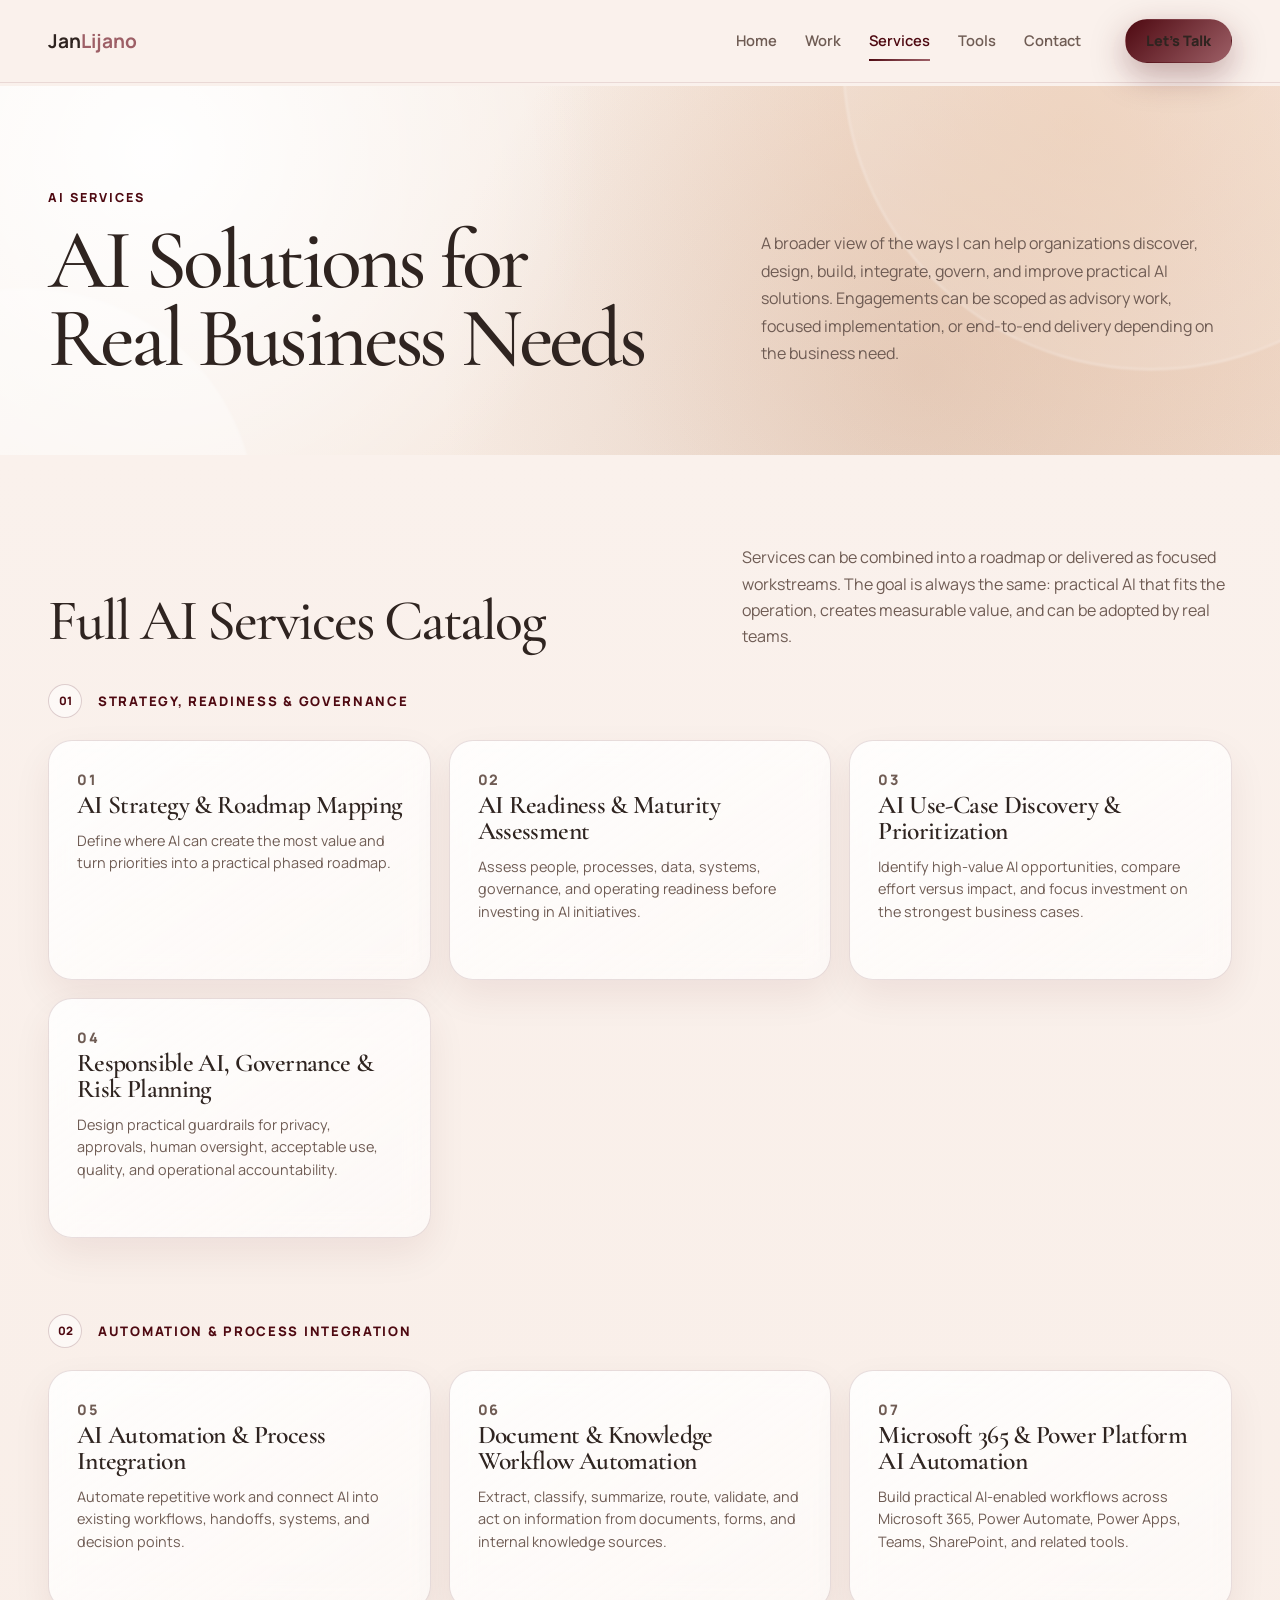
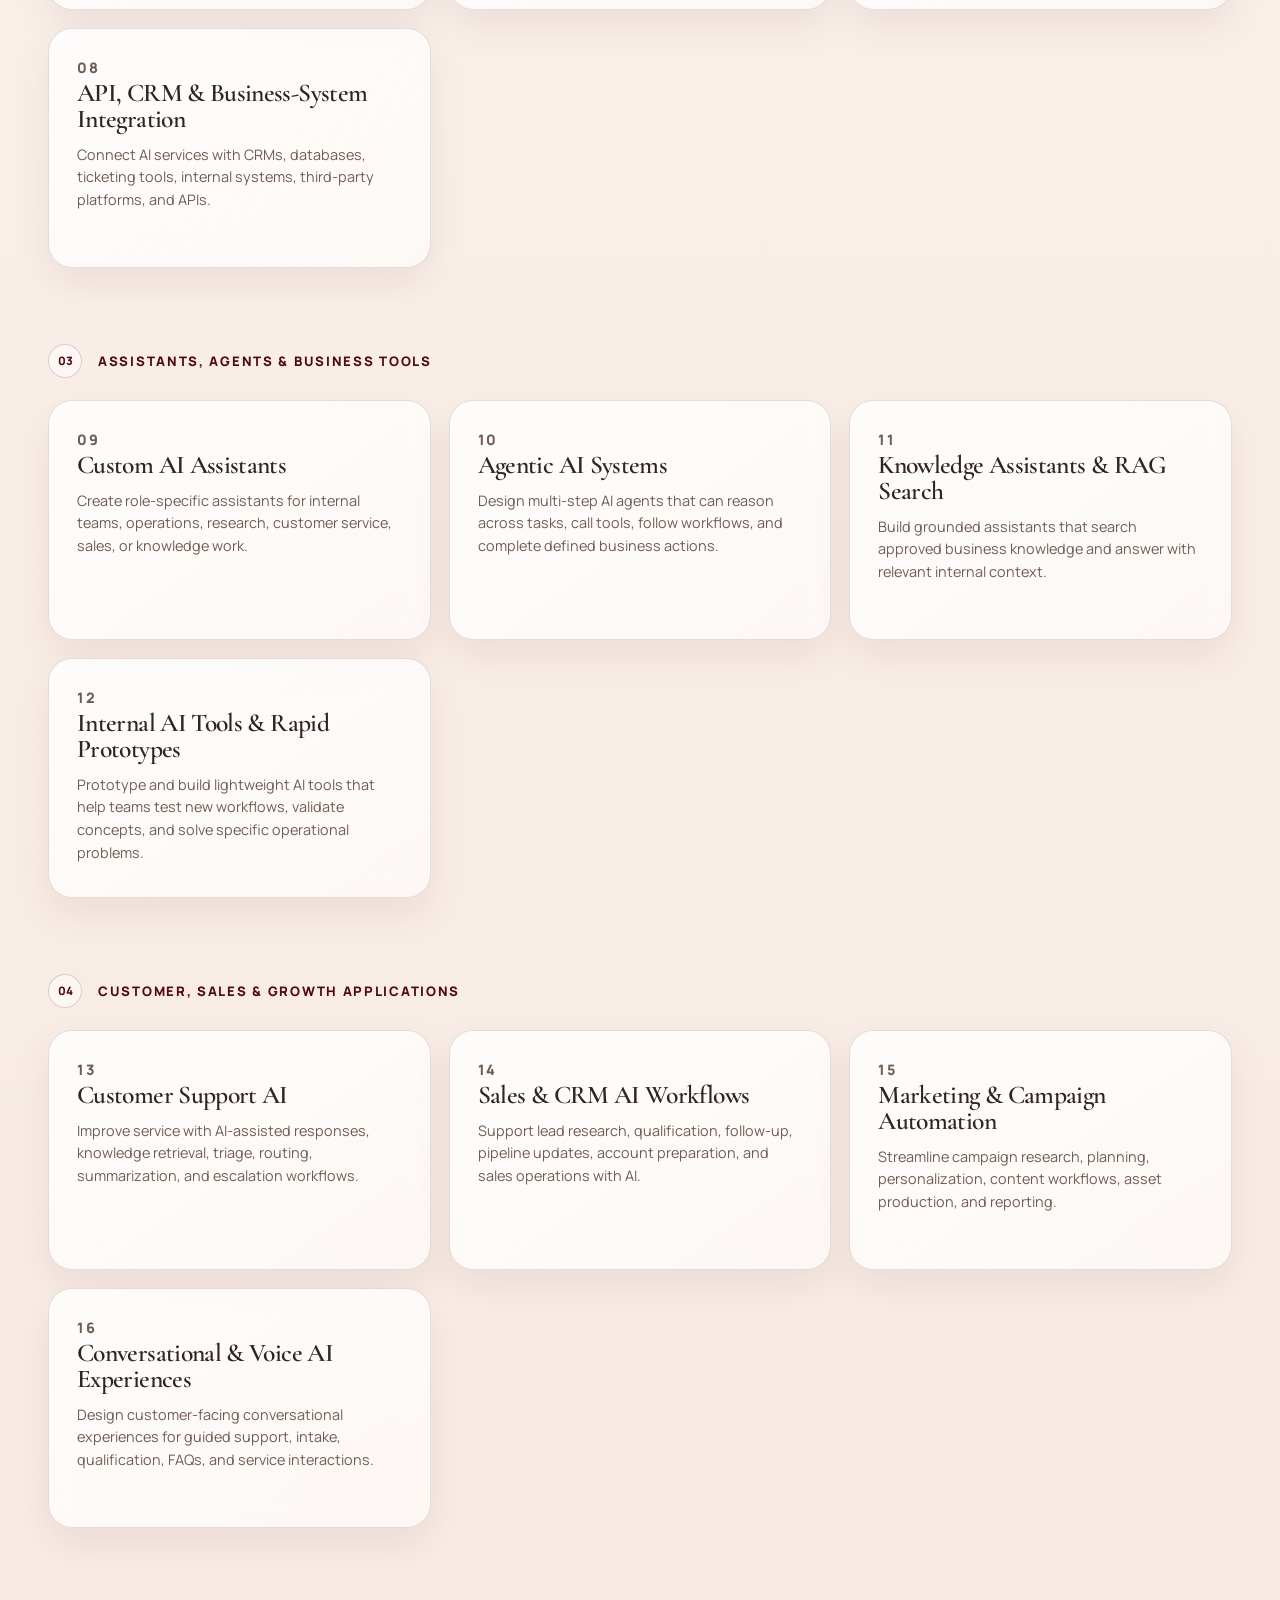
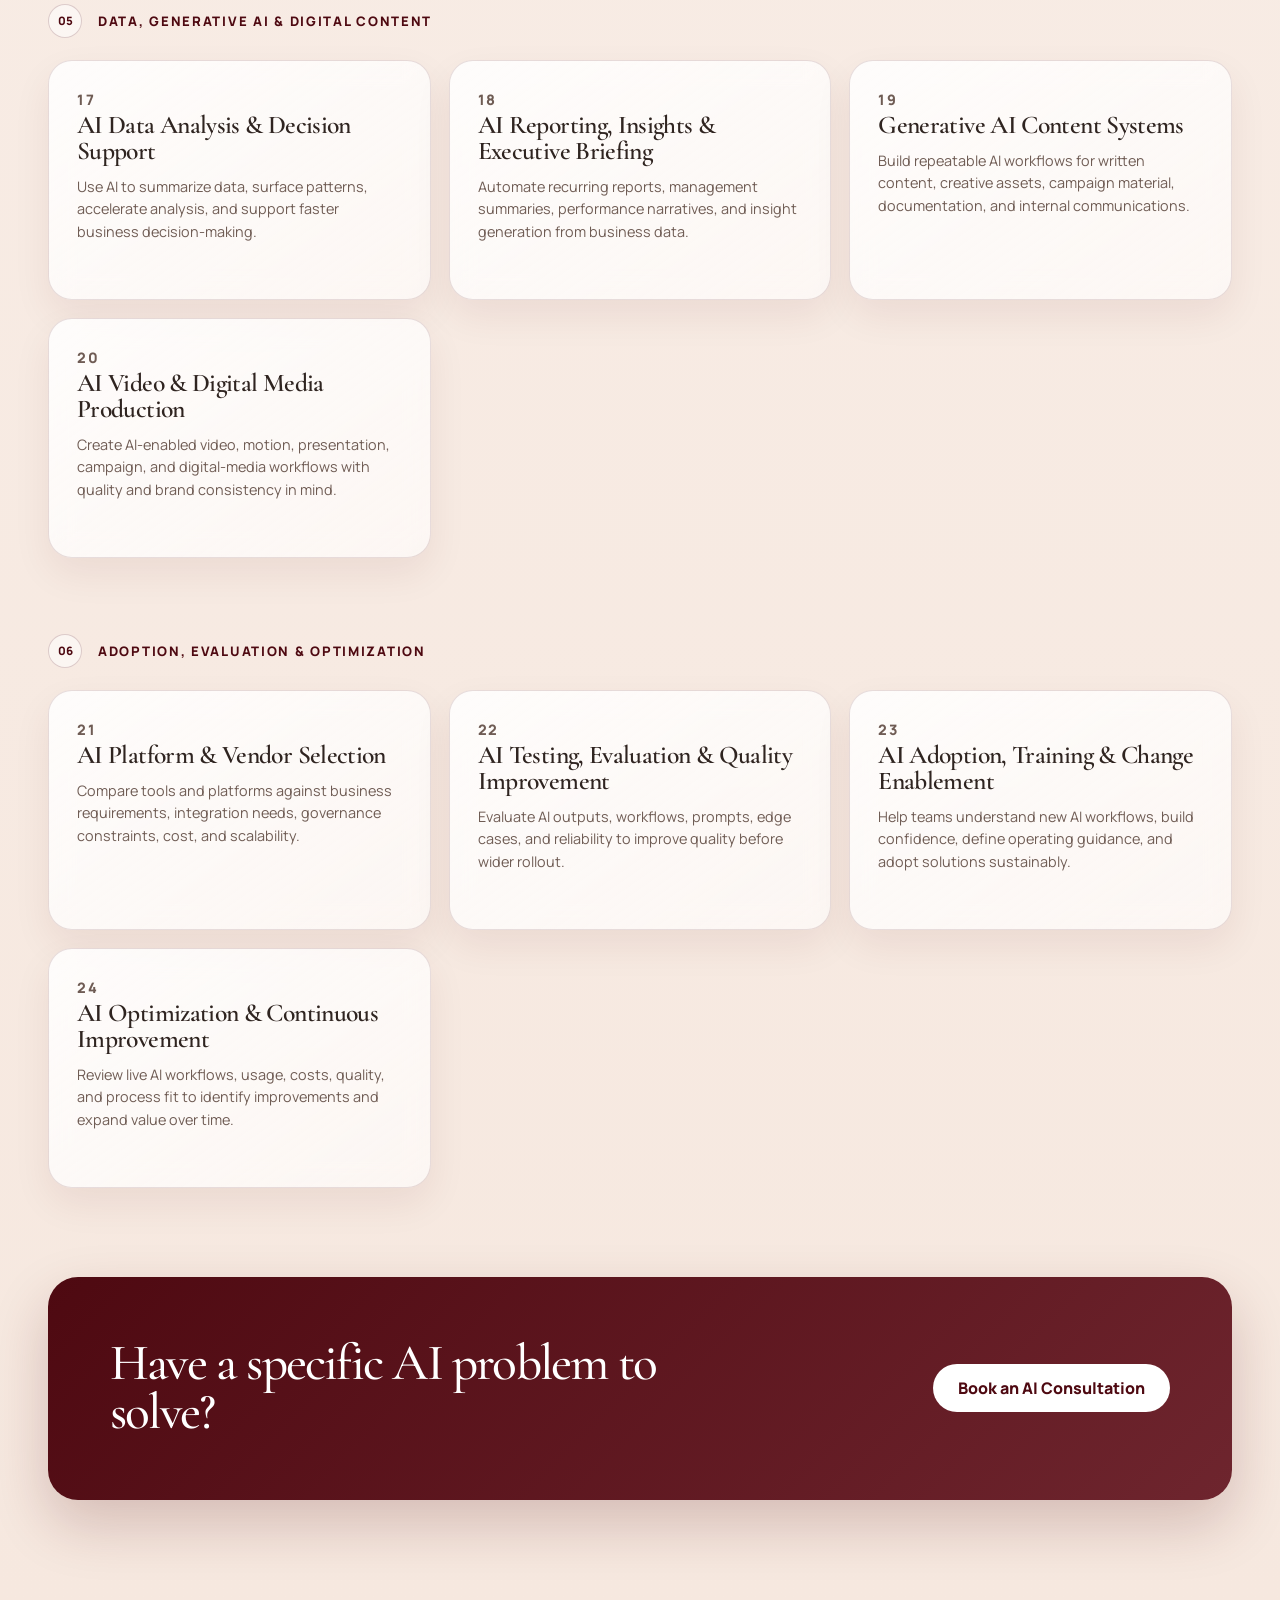
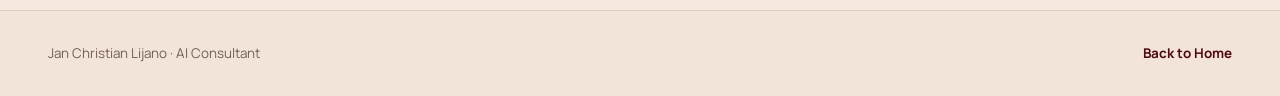
==== services.html @ b789ae69 "Add full AI services catalog page" ====
<!DOCTYPE html>
<html lang="en">
<head>
  <meta charset="UTF-8">
  <meta name="viewport" content="width=device-width, initial-scale=1.0">
  <meta name="description" content="Explore AI consulting services from Jan Christian Lijano, including strategy, automation, AI assistants, agentic systems, data and decision support, generative AI, governance, enablement, and optimization.">
  <meta name="theme-color" content="#4E0911">
  <link rel="canonical" href="https://jansaturday-1.onrender.com/services.html">
  <meta property="og:type" content="website">
  <meta property="og:title" content="AI Services | Jan Christian Lijano">
  <meta property="og:description" content="A practical catalog of AI services designed around real business needs, from strategy and automation to assistants, agents, governance, and adoption.">
  <title>AI Services | Jan Christian Lijano</title>
  <link rel="preconnect" href="https://fonts.googleapis.com">
  <link rel="preconnect" href="https://fonts.gstatic.com" crossorigin>
  <link href="https://fonts.googleapis.com/css2?family=Cormorant+Garamond:wght@500;600&family=Manrope:wght@400;500;600;700;800&display=swap" rel="stylesheet">
  <link rel="stylesheet" href="style.css">
  <link rel="stylesheet" href="services-page.css">
</head>
<body class="services-page">
  <a class="skip-link" href="#main-content">Skip to main content</a>
  <header class="site-header" data-header>
    <div class="container header-inner">
      <a class="brand" href="index.html#home" aria-label="Jan Lijano home"><span>Jan</span><strong>Lijano</strong></a>
      <nav class="desktop-nav" aria-label="Primary navigation">
        <a href="index.html#home">Home</a>
        <a href="index.html#projects">Work</a>
        <a href="services.html" class="active" aria-current="page">Services</a>
        <a href="index.html#tools">Tools</a>
        <a href="index.html#contact">Contact</a>
      </nav>
      <a class="button button-small header-cta" href="index.html#contact">Let’s Talk</a>
    </div>
  </header>

  <main id="main-content" class="services-page-main">
    <section class="services-page-hero" aria-labelledby="services-page-title">
      <div class="container">
        <div>
          <p class="services-page-kicker">AI Services</p>
          <h1 class="services-page-title" id="services-page-title">AI Solutions for Real Business Needs</h1>
        </div>
        <p class="services-page-intro">A broader view of the ways I can help organizations discover, design, build, integrate, govern, and improve practical AI solutions. Engagements can be scoped as advisory work, focused implementation, or end-to-end delivery depending on the business need.</p>
      </div>
    </section>

    <section class="services-catalog" aria-labelledby="services-catalog-title">
      <div class="container">
        <div class="services-catalog-head">
          <h2 id="services-catalog-title">Full AI Services Catalog</h2>
          <p>Services can be combined into a roadmap or delivered as focused workstreams. The goal is always the same: practical AI that fits the operation, creates measurable value, and can be adopted by real teams.</p>
        </div>

        <section class="services-category" aria-labelledby="category-strategy">
          <div class="services-category__head"><span>01</span><h3 id="category-strategy">Strategy, Readiness &amp; Governance</h3></div>
          <div class="services-catalog-grid">
            <article class="services-catalog-card"><p class="services-catalog-card__number">01</p><h4>AI Strategy &amp; Roadmap Mapping</h4><p>Define where AI can create the most value and turn priorities into a practical phased roadmap.</p></article>
            <article class="services-catalog-card"><p class="services-catalog-card__number">02</p><h4>AI Readiness &amp; Maturity Assessment</h4><p>Assess people, processes, data, systems, governance, and operating readiness before investing in AI initiatives.</p></article>
            <article class="services-catalog-card"><p class="services-catalog-card__number">03</p><h4>AI Use-Case Discovery &amp; Prioritization</h4><p>Identify high-value AI opportunities, compare effort versus impact, and focus investment on the strongest business cases.</p></article>
            <article class="services-catalog-card"><p class="services-catalog-card__number">04</p><h4>Responsible AI, Governance &amp; Risk Planning</h4><p>Design practical guardrails for privacy, approvals, human oversight, acceptable use, quality, and operational accountability.</p></article>
          </div>
        </section>

        <section class="services-category" aria-labelledby="category-automation">
          <div class="services-category__head"><span>02</span><h3 id="category-automation">Automation &amp; Process Integration</h3></div>
          <div class="services-catalog-grid">
            <article class="services-catalog-card"><p class="services-catalog-card__number">05</p><h4>AI Automation &amp; Process Integration</h4><p>Automate repetitive work and connect AI into existing workflows, handoffs, systems, and decision points.</p></article>
            <article class="services-catalog-card"><p class="services-catalog-card__number">06</p><h4>Document &amp; Knowledge Workflow Automation</h4><p>Extract, classify, summarize, route, validate, and act on information from documents, forms, and internal knowledge sources.</p></article>
            <article class="services-catalog-card"><p class="services-catalog-card__number">07</p><h4>Microsoft 365 &amp; Power Platform AI Automation</h4><p>Build practical AI-enabled workflows across Microsoft 365, Power Automate, Power Apps, Teams, SharePoint, and related tools.</p></article>
            <article class="services-catalog-card"><p class="services-catalog-card__number">08</p><h4>API, CRM &amp; Business-System Integration</h4><p>Connect AI services with CRMs, databases, ticketing tools, internal systems, third-party platforms, and APIs.</p></article>
          </div>
        </section>

        <section class="services-category" aria-labelledby="category-agents">
          <div class="services-category__head"><span>03</span><h3 id="category-agents">Assistants, Agents &amp; Business Tools</h3></div>
          <div class="services-catalog-grid">
            <article class="services-catalog-card"><p class="services-catalog-card__number">09</p><h4>Custom AI Assistants</h4><p>Create role-specific assistants for internal teams, operations, research, customer service, sales, or knowledge work.</p></article>
            <article class="services-catalog-card"><p class="services-catalog-card__number">10</p><h4>Agentic AI Systems</h4><p>Design multi-step AI agents that can reason across tasks, call tools, follow workflows, and complete defined business actions.</p></article>
            <article class="services-catalog-card"><p class="services-catalog-card__number">11</p><h4>Knowledge Assistants &amp; RAG Search</h4><p>Build grounded assistants that search approved business knowledge and answer with relevant internal context.</p></article>
            <article class="services-catalog-card"><p class="services-catalog-card__number">12</p><h4>Internal AI Tools &amp; Rapid Prototypes</h4><p>Prototype and build lightweight AI tools that help teams test new workflows, validate concepts, and solve specific operational problems.</p></article>
          </div>
        </section>

        <section class="services-category" aria-labelledby="category-growth">
          <div class="services-category__head"><span>04</span><h3 id="category-growth">Customer, Sales &amp; Growth Applications</h3></div>
          <div class="services-catalog-grid">
            <article class="services-catalog-card"><p class="services-catalog-card__number">13</p><h4>Customer Support AI</h4><p>Improve service with AI-assisted responses, knowledge retrieval, triage, routing, summarization, and escalation workflows.</p></article>
            <article class="services-catalog-card"><p class="services-catalog-card__number">14</p><h4>Sales &amp; CRM AI Workflows</h4><p>Support lead research, qualification, follow-up, pipeline updates, account preparation, and sales operations with AI.</p></article>
            <article class="services-catalog-card"><p class="services-catalog-card__number">15</p><h4>Marketing &amp; Campaign Automation</h4><p>Streamline campaign research, planning, personalization, content workflows, asset production, and reporting.</p></article>
            <article class="services-catalog-card"><p class="services-catalog-card__number">16</p><h4>Conversational &amp; Voice AI Experiences</h4><p>Design customer-facing conversational experiences for guided support, intake, qualification, FAQs, and service interactions.</p></article>
          </div>
        </section>

        <section class="services-category" aria-labelledby="category-data-media">
          <div class="services-category__head"><span>05</span><h3 id="category-data-media">Data, Generative AI &amp; Digital Content</h3></div>
          <div class="services-catalog-grid">
            <article class="services-catalog-card"><p class="services-catalog-card__number">17</p><h4>AI Data Analysis &amp; Decision Support</h4><p>Use AI to summarize data, surface patterns, accelerate analysis, and support faster business decision-making.</p></article>
            <article class="services-catalog-card"><p class="services-catalog-card__number">18</p><h4>AI Reporting, Insights &amp; Executive Briefing</h4><p>Automate recurring reports, management summaries, performance narratives, and insight generation from business data.</p></article>
            <article class="services-catalog-card"><p class="services-catalog-card__number">19</p><h4>Generative AI Content Systems</h4><p>Build repeatable AI workflows for written content, creative assets, campaign material, documentation, and internal communications.</p></article>
            <article class="services-catalog-card"><p class="services-catalog-card__number">20</p><h4>AI Video &amp; Digital Media Production</h4><p>Create AI-enabled video, motion, presentation, campaign, and digital-media workflows with quality and brand consistency in mind.</p></article>
          </div>
        </section>

        <section class="services-category" aria-labelledby="category-enablement">
          <div class="services-category__head"><span>06</span><h3 id="category-enablement">Adoption, Evaluation &amp; Optimization</h3></div>
          <div class="services-catalog-grid">
            <article class="services-catalog-card"><p class="services-catalog-card__number">21</p><h4>AI Platform &amp; Vendor Selection</h4><p>Compare tools and platforms against business requirements, integration needs, governance constraints, cost, and scalability.</p></article>
            <article class="services-catalog-card"><p class="services-catalog-card__number">22</p><h4>AI Testing, Evaluation &amp; Quality Improvement</h4><p>Evaluate AI outputs, workflows, prompts, edge cases, and reliability to improve quality before wider rollout.</p></article>
            <article class="services-catalog-card"><p class="services-catalog-card__number">23</p><h4>AI Adoption, Training &amp; Change Enablement</h4><p>Help teams understand new AI workflows, build confidence, define operating guidance, and adopt solutions sustainably.</p></article>
            <article class="services-catalog-card"><p class="services-catalog-card__number">24</p><h4>AI Optimization &amp; Continuous Improvement</h4><p>Review live AI workflows, usage, costs, quality, and process fit to identify improvements and expand value over time.</p></article>
          </div>
        </section>

        <div class="services-page-cta">
          <h2>Have a specific AI problem to solve?</h2>
          <a class="button" href="index.html#contact">Book an AI Consultation</a>
        </div>
      </div>
    </section>
  </main>

  <footer class="services-page-footer">
    <div class="container"><span>Jan Christian Lijano · AI Consultant</span><a href="index.html">Back to Home</a></div>
  </footer>
</body>
</html>
---- style.css ----
:root {
  --bg-primary: #260707;
  --bg-secondary: #32090D;
  --section-bg: #3B0A10;
  --card-bg: #4E0911;
  --card-elevated: #5C1D25;
  --text-primary: #FAF1EC;
  --text-secondary: #E4CEC2;
  --text-muted: #9D5F66;
  --accent-purple: #4E0911;
  --accent-violet: #7A3941;
  --accent-blue: #9D5F66;
  --accent-cyan: #E4CEC2;
  --border-soft: rgba(255,255,255,.08);
  --border-hover: rgba(124,82,255,.5);
  --gradient: linear-gradient(135deg,#4E0911 0%,#7A3941 48%,#9D5F66 100%);
  --radius-sm: 12px;
  --radius-md: 18px;
  --radius-lg: 28px;
  --shadow-card: 0 20px 50px rgba(0,0,0,.25);
  --max-width: 1440px;
}

*{box-sizing:border-box}
html{scroll-behavior:smooth;scroll-padding-top:88px}
body{margin:0;font-family:"Manrope",system-ui,-apple-system,BlinkMacSystemFont,"Segoe UI",sans-serif;color:var(--text-primary);background:var(--bg-primary);line-height:1.6;overflow-x:hidden}
body.menu-open{overflow:hidden}
a{color:inherit;text-decoration:none}
img{display:block;max-width:100%}
button,input,textarea{font:inherit}
button{color:inherit}
:focus-visible{outline:3px solid var(--accent-cyan);outline-offset:4px}
.container{width:min(var(--max-width),calc(100% - 96px));margin-inline:auto}
.section{padding:108px 0;position:relative}
h1,h2,h3,p{margin-top:0}
h1,h2,h3{line-height:1.08;letter-spacing:-.035em}
h2{font-size:clamp(2rem,4vw,3.35rem);margin-bottom:20px}
.skip-link{position:fixed;left:16px;top:-80px;z-index:1000;background:#fff;color:#260707;padding:12px 18px;border-radius:10px;font-weight:800}.skip-link:focus{top:16px}

.site-header{position:fixed;inset:0 0 auto;z-index:100;transition:background .25s ease,border-color .25s ease,box-shadow .25s ease;border-bottom:1px solid transparent}.site-header.scrolled{background:rgba(6,16,36,.82);border-color:var(--border-soft);backdrop-filter:blur(18px);box-shadow:0 10px 40px rgba(0,0,0,.2)}
.header-inner{height:82px;display:flex;align-items:center;gap:34px}.brand{font-size:1.2rem;font-weight:700;white-space:nowrap}.brand strong{color:#9D5F66}.desktop-nav{display:flex;align-items:center;gap:28px;margin-left:auto}.desktop-nav a{position:relative;color:var(--text-secondary);font-size:.92rem;font-weight:600;padding:12px 0}.desktop-nav a::after{content:"";position:absolute;left:0;right:100%;bottom:4px;height:2px;background:var(--gradient);transition:right .2s ease}.desktop-nav a:hover,.desktop-nav a.active{color:#fff}.desktop-nav a:hover::after,.desktop-nav a.active::after{right:0}.header-cta{margin-left:10px}.menu-toggle{display:none;width:46px;height:46px;border:1px solid var(--border-soft);background:rgba(255,255,255,.04);border-radius:12px;padding:11px}.menu-toggle span{display:block;height:2px;background:#fff;margin:5px 0;transition:transform .2s ease,opacity .2s ease}.mobile-menu{position:fixed;inset:82px 18px auto;padding:24px;border:1px solid var(--border-soft);border-radius:20px;background:rgba(8,21,45,.98);box-shadow:var(--shadow-card)}.mobile-menu a{display:block;padding:13px 8px;color:var(--text-secondary)}.mobile-menu .button{margin-top:12px;color:#fff;text-align:center}

.button,.outline-button{display:inline-flex;align-items:center;justify-content:center;min-height:48px;padding:0 24px;border-radius:999px;font-weight:800;border:1px solid transparent;transition:transform .2s ease,box-shadow .2s ease,border-color .2s ease}.button{background:var(--gradient);box-shadow:0 12px 34px rgba(91,76,255,.28)}.button:hover{transform:translateY(-2px);box-shadow:0 16px 38px rgba(91,76,255,.38)}.button-small{min-height:44px;padding-inline:20px;font-size:.9rem}.outline-button{border-color:var(--border-soft);color:var(--text-secondary)}.outline-button:hover{transform:translateY(-2px);border-color:var(--border-hover);color:#fff}.text-link{font-weight:700;color:var(--text-secondary);padding:12px 4px}.text-link:hover{color:#fff}

.hero{min-height:100svh;padding:132px 0 70px;display:grid;align-items:center;position:relative;background:radial-gradient(circle at 80% 20%,rgba(104,73,255,.16),transparent 28rem),radial-gradient(circle at 10% 50%,rgba(41,125,255,.08),transparent 24rem)}.hero-grid{display:grid;grid-template-columns:minmax(0,1fr) minmax(420px,.9fr);align-items:center;gap:40px}.eyebrow{color:#E4CEC2;font-size:.92rem;font-weight:800;letter-spacing:.08em;text-transform:uppercase;margin-bottom:14px}.hero h1{font-size:clamp(3.8rem,7vw,6.6rem);margin-bottom:4px}.hero-role{font-size:clamp(2.6rem,5vw,4.7rem);font-weight:800;line-height:1.05;letter-spacing:-.045em;margin-bottom:28px}.hero-role span{background:var(--gradient);background-clip:text;-webkit-background-clip:text;color:transparent}.hero-description{max-width:620px;color:var(--text-secondary);font-size:clamp(1rem,1.5vw,1.18rem)}.hero-actions{display:flex;align-items:center;gap:24px;margin-top:34px}.social-links{display:flex;gap:12px;margin-top:38px}.social-links a{display:grid;place-items:center;width:42px;height:42px;border:1px solid var(--border-soft);border-radius:50%;color:var(--text-secondary);font-size:.78rem;font-weight:800;transition:transform .2s ease,border-color .2s ease,color .2s ease}.social-links a:hover{transform:translateY(-3px);border-color:var(--border-hover);color:#fff}.hero-visual{position:relative;min-height:650px;display:grid;place-items:end center}.portrait-orbit{position:absolute;width:min(34vw,520px);aspect-ratio:1;border-radius:50%;background:var(--gradient);filter:drop-shadow(0 0 42px rgba(112,73,255,.35));top:70px}.portrait-orbit::after{content:"";position:absolute;inset:18px;border:1px solid rgba(255,255,255,.18);border-radius:50%}.portrait-wrap{position:relative;z-index:2;width:min(38vw,570px);height:620px;overflow:hidden;display:flex;align-items:flex-end;justify-content:center}.portrait-wrap img{width:100%;height:100%;object-fit:contain;object-position:center bottom;filter:drop-shadow(0 28px 28px rgba(0,0,0,.32))}.experience-card{position:absolute;z-index:4;left:4%;bottom:14%;display:flex;align-items:center;gap:14px;padding:18px 22px;background:rgba(16,28,55,.88);border:1px solid var(--border-soft);border-radius:18px;backdrop-filter:blur(14px);box-shadow:var(--shadow-card)}.experience-card strong{font-size:2.1rem;color:#E4CEC2}.experience-card span{font-size:.85rem;color:var(--text-secondary);line-height:1.3}.shape{position:absolute;z-index:3;animation:float 5s ease-in-out infinite}.cube-one,.cube-two{width:48px;height:48px;border:1px solid rgba(255,255,255,.22);background:linear-gradient(135deg,rgba(147,70,255,.9),rgba(41,125,255,.35));transform:rotate(28deg);border-radius:10px}.cube-one{right:5%;top:22%}.cube-two{left:6%;top:18%;animation-delay:-2s}.sphere-one{right:12%;bottom:19%;width:28px;height:28px;border-radius:50%;background:var(--gradient);box-shadow:0 0 22px rgba(147,70,255,.65)}

.section-label{display:flex;align-items:center;gap:14px;color:#E4CEC2;font-size:.82rem;font-weight:800;text-transform:uppercase;letter-spacing:.12em;margin-bottom:20px}.section-label i{display:block;width:48px;height:2px;background:var(--gradient)}.about-grid{display:grid;grid-template-columns:minmax(0,.9fr) minmax(540px,1.1fr);gap:70px;align-items:center}.about-copy p{color:var(--text-secondary);max-width:640px}.signature{font-size:1.5rem;font-style:italic;color:#E4CEC2}.stats-grid{display:grid;grid-template-columns:repeat(3,1fr);gap:18px}.stat-card,.service-card,.project-card{background:linear-gradient(160deg,rgba(20,34,65,.95),rgba(11,25,52,.95));border:1px solid var(--border-soft);border-radius:var(--radius-md);box-shadow:0 16px 38px rgba(0,0,0,.12);transition:transform .25s ease,border-color .25s ease,box-shadow .25s ease}.stat-card{min-height:190px;padding:26px;display:flex;flex-direction:column;justify-content:center}.stat-card:hover,.service-card:hover,.project-card:hover{transform:translateY(-7px);border-color:var(--border-hover);box-shadow:0 24px 50px rgba(25,14,70,.35)}.stat-card .icon{color:#9D5F66;font-size:1.6rem}.stat-card strong{font-size:2.2rem;margin-top:16px}.stat-card p{color:var(--text-secondary);margin:4px 0 0;font-size:.9rem}

.projects-section{background:var(--bg-secondary)}.section-head{display:flex;align-items:flex-end;justify-content:space-between;gap:32px;margin-bottom:36px}.section-head>p{max-width:470px;color:var(--text-secondary)}.projects-grid{display:grid;grid-template-columns:repeat(3,1fr);gap:24px}.project-card{overflow:hidden}.project-link{display:block;height:100%}.project-image{aspect-ratio:4/3;overflow:hidden;background:#5C1D25;position:relative}.project-image img{width:100%;height:100%;object-fit:cover;transition:transform .45s ease}.project-card:hover .project-image img{transform:scale(1.06)}.project-image::after{content:"";position:absolute;inset:45% 0 0;background:linear-gradient(transparent,rgba(4,9,22,.75))}.project-body{padding:22px 24px 25px;display:flex;align-items:center;justify-content:space-between;gap:20px}.project-body h3{font-size:1.25rem;margin-bottom:5px}.project-body p{color:var(--text-secondary);font-size:.88rem;margin:0}.project-arrow{display:grid;place-items:center;width:42px;height:42px;border-radius:50%;background:rgba(147,70,255,.15);color:#E4CEC2;flex:0 0 auto}

.services-grid{display:grid;grid-template-columns:repeat(4,1fr);gap:20px}.service-card{padding:30px;min-height:260px}.service-icon{display:grid;place-items:center;width:54px;height:54px;border:1px solid rgba(147,70,255,.45);border-radius:16px;color:#E4CEC2;font-size:1.35rem;margin-bottom:48px}.service-card h3{font-size:1.22rem;margin-bottom:12px}.service-card p{color:var(--text-secondary);font-size:.94rem}.blog-section{padding-top:30px}.blog-card,.cta-card{border:1px solid var(--border-soft);border-radius:var(--radius-lg);padding:56px;background:linear-gradient(135deg,rgba(20,34,65,.86),rgba(10,23,49,.96));display:flex;align-items:center;justify-content:space-between;gap:40px}.blog-card>div{max-width:760px}.blog-card p,.cta-card p{color:var(--text-secondary)}.mini-label{color:#E4CEC2;font-size:.78rem;text-transform:uppercase;font-weight:800;letter-spacing:.12em}.cta-card{position:relative;overflow:hidden;background:linear-gradient(135deg,#4E0911 0%,#5C1D25 55%,#260707 100%)}.cta-card>div:first-child{position:relative;z-index:2;max-width:620px}.plane-art{width:320px;height:180px;position:relative}.flight-path{position:absolute;inset:10px;border:2px dashed rgba(255,255,255,.28);border-radius:50%}.plane{position:absolute;right:16px;top:42px;font-size:3rem;color:#E4CEC2;transform:rotate(-25deg);animation:plane 4s ease-in-out infinite}

.contact-grid{display:grid;grid-template-columns:.75fr 1.25fr;gap:80px}.contact-copy p{color:var(--text-secondary)}.contact-copy>a{color:#E4CEC2;font-weight:700}.contact-form{display:grid;grid-template-columns:repeat(2,1fr);gap:18px;padding:34px;background:var(--card-bg);border:1px solid var(--border-soft);border-radius:var(--radius-lg)}.field{display:flex;flex-direction:column;gap:8px}.field-full{grid-column:1/-1}.field label{font-size:.85rem;font-weight:700;color:var(--text-secondary)}.field input,.field textarea{width:100%;border:1px solid var(--border-soft);border-radius:12px;background:#3B0A10;color:#fff;padding:14px 16px}.field textarea{resize:vertical}.field input[aria-invalid="true"],.field textarea[aria-invalid="true"]{border-color:#ff7c9d}.error{min-height:18px;color:#ff9ab2;font-size:.75rem}.form-footer{display:flex;align-items:center;gap:20px}.form-status{margin:0;color:#7ee5bb}.site-footer{border-top:1px solid var(--border-soft);padding:32px 0}.footer-inner{display:flex;align-items:center;justify-content:space-between;gap:24px;color:var(--text-muted);font-size:.84rem}.footer-inner p{margin:0}.footer-inner>div{display:flex;gap:18px}

.reveal{opacity:0;transform:translateY(22px);transition:opacity .65s ease,transform .65s ease}.reveal.is-visible{opacity:1;transform:none}
@keyframes float{50%{transform:translateY(-15px) rotate(35deg)}}
@keyframes plane{50%{transform:translate(-16px,10px) rotate(-18deg)}}

@media (max-width:1200px){.container{width:min(var(--max-width),calc(100% - 64px))}.hero-grid{grid-template-columns:1fr .85fr}.hero-visual{min-height:570px}.portrait-wrap{height:550px}.about-grid{grid-template-columns:1fr;gap:42px}}
@media (max-width:1024px){.desktop-nav,.header-cta{display:none}.menu-toggle{display:block;margin-left:auto}.hero{padding-top:120px}.hero-grid{grid-template-columns:1fr 1fr}.hero h1{font-size:clamp(3.2rem,7vw,5rem)}.hero-role{font-size:clamp(2.2rem,5vw,3.6rem)}.projects-grid{grid-template-columns:repeat(2,1fr)}.projects-grid .project-card:last-child{grid-column:1/-1;max-width:calc(50% - 12px)}.services-grid{grid-template-columns:repeat(2,1fr)}.contact-grid{grid-template-columns:1fr;gap:42px}}
@media (max-width:768px){.container{width:min(100% - 40px,var(--max-width))}.section{padding:76px 0}.header-inner{height:72px}.mobile-menu{inset:72px 18px auto}.hero{padding:112px 0 40px;min-height:auto}.hero-grid{grid-template-columns:1fr}.hero-copy{text-align:center}.hero-description{margin-inline:auto}.hero-actions,.social-links{justify-content:center}.hero-visual{min-height:490px;margin-top:18px}.portrait-orbit{width:390px;max-width:92vw;top:30px}.portrait-wrap{width:430px;max-width:100%;height:480px}.experience-card{left:6%;bottom:7%}.stats-grid{grid-template-columns:repeat(3,1fr)}.stat-card{padding:18px;min-height:155px}.stat-card strong{font-size:1.7rem}.section-head{align-items:flex-start;flex-direction:column}.projects-grid{grid-template-columns:1fr}.projects-grid .project-card:last-child{grid-column:auto;max-width:none}.blog-card,.cta-card{padding:36px;align-items:flex-start;flex-direction:column}.plane-art{display:none}.footer-inner{flex-direction:column;text-align:center}}
@media (max-width:480px){.container{width:calc(100% - 36px)}.hero h1{font-size:clamp(2.9rem,14vw,4.1rem)}.hero-role{font-size:clamp(2rem,10vw,2.9rem)}.hero-description{font-size:.95rem}.hero-actions{flex-direction:column;gap:8px}.hero-actions .button{width:100%}.hero-visual{min-height:410px}.portrait-wrap{height:405px}.portrait-orbit{width:320px}.experience-card{padding:13px 16px;bottom:4%;left:0}.experience-card strong{font-size:1.65rem}.cube-one{right:2%}.cube-two{left:2%}.stats-grid{grid-template-columns:repeat(3,1fr);gap:8px}.stat-card{padding:12px 8px;min-height:125px;text-align:center}.stat-card .icon{font-size:1.15rem}.stat-card strong{font-size:1.25rem;margin-top:8px}.stat-card p{font-size:.68rem}.services-grid{gap:10px}.service-card{padding:20px 16px;min-height:220px}.service-icon{margin-bottom:30px}.contact-form{grid-template-columns:1fr;padding:22px}.field{grid-column:1/-1}.form-footer{align-items:stretch;flex-direction:column}.button{width:100%}.blog-card,.cta-card{padding:28px}.social-links a{width:40px;height:40px}}
@media (max-width:360px){.container{width:calc(100% - 28px)}.services-grid{grid-template-columns:1fr}.stat-card strong{font-size:1.1rem}.stat-card p{font-size:.62rem}}
@media (prefers-reduced-motion:reduce){*,*::before,*::after{animation-duration:.01ms!important;animation-iteration-count:1!important;scroll-behavior:auto!important;transition-duration:.01ms!important}.reveal{opacity:1;transform:none}}


/* MAROON PALETTE OVERRIDES */
:root{
  --bg-primary:#260707;
  --bg-secondary:#32090D;
  --section-bg:#3B0A10;
  --card-bg:#4E0911;
  --card-elevated:#5C1D25;
  --text-primary:#FAF1EC;
  --text-secondary:#E4CEC2;
  --text-muted:#9D5F66;
  --accent-purple:#4E0911;
  --accent-violet:#7A3941;
  --accent-blue:#9D5F66;
  --accent-cyan:#E4CEC2;
  --border-soft:rgba(228,206,194,.18);
  --border-hover:rgba(157,95,102,.7);
  --gradient:linear-gradient(135deg,#4E0911 0%,#7A3941 48%,#9D5F66 100%);
}
body{background:#260707;color:#FAF1EC}
.site-header.scrolled{background:rgba(38,7,7,.9)}
.mobile-menu{background:rgba(38,7,7,.98)}
.hero{background:radial-gradient(circle at 80% 20%,rgba(157,95,102,.20),transparent 28rem),radial-gradient(circle at 10% 50%,rgba(78,9,17,.26),transparent 24rem)}
.hero-role span{background:linear-gradient(135deg,#9D5F66 0%,#E4CEC2 55%,#FAF1EC 100%);background-clip:text;-webkit-background-clip:text;color:transparent}
.button{background:linear-gradient(135deg,#4E0911,#9D5F66);box-shadow:0 12px 34px rgba(78,9,17,.34)}
.button:hover{box-shadow:0 16px 38px rgba(78,9,17,.46)}
.portrait-orbit{background:linear-gradient(135deg,#4E0911,#9D5F66)}
.section-label,.eyebrow,.mini-label,.contact-copy>a{color:#E4CEC2}
.stat-card,.service-card,.project-card{background:linear-gradient(160deg,rgba(78,9,17,.96),rgba(38,7,7,.96))}
.blog-card{background:linear-gradient(135deg,rgba(78,9,17,.86),rgba(38,7,7,.96))}
.cta-card{background:linear-gradient(135deg,#4E0911 0%,#7A3941 55%,#260707 100%)}
.contact-form{background:#4E0911}
.field input,.field textarea{background:#260707;color:#FAF1EC}


/* HERO VISUAL REMOVAL OVERRIDES */
.hero-grid{grid-template-columns:minmax(0,1fr);max-width:980px;margin-inline:auto}
.hero-copy{max-width:900px}
.hero-description{max-width:760px}
@media (max-width:1024px){.hero-grid{grid-template-columns:1fr}}
---- services-page.css ----
/* Full services catalog page */
:root{--services-maroon:#4E0911;--services-ink:#2F2420;--services-copy:#6F5C54;--services-cream:#FAF1EC;--services-sand:#F3E4DA;--services-card:rgba(255,253,252,.82)}
.services-page{background:var(--services-cream);color:var(--services-ink)}
.services-page .site-header{background:rgba(250,241,236,.92);border-bottom:1px solid rgba(78,9,17,.1);backdrop-filter:blur(16px)}
.services-page .desktop-nav a{color:var(--services-copy)}
.services-page .desktop-nav a:hover,.services-page .desktop-nav a.active{color:var(--services-maroon)}
.services-page .services-page-main{padding-top:86px}
.services-page-hero{position:relative;overflow:hidden;padding:clamp(72px,8vw,118px) 0 clamp(54px,6vw,86px);background:radial-gradient(circle at 12% 18%,rgba(255,255,255,.96),transparent 28rem),radial-gradient(circle at 84% 10%,rgba(233,184,147,.44),transparent 34rem),radial-gradient(circle at 72% 78%,rgba(181,142,118,.26),transparent 30rem),linear-gradient(135deg,#fbf6f2,#f2dfd2)}
.services-page-hero::before,.services-page-hero::after{content:"";position:absolute;border-radius:50%;pointer-events:none;filter:blur(1px)}
.services-page-hero::before{width:min(48vw,640px);aspect-ratio:1;right:-14vw;top:-26vw;border:1px solid rgba(255,255,255,.5);background:rgba(255,255,255,.14)}
.services-page-hero::after{width:min(36vw,480px);aspect-ratio:1;left:-16vw;bottom:-23vw;background:rgba(255,255,255,.34)}
.services-page-hero .container{position:relative;z-index:1;display:grid;grid-template-columns:minmax(0,1.15fr) minmax(300px,.85fr);gap:clamp(32px,6vw,88px);align-items:end}
.services-page-kicker{margin:0 0 14px;color:var(--services-maroon);font-size:.78rem;font-weight:800;letter-spacing:.16em;text-transform:uppercase}
.services-page-title{max-width:850px;margin:0;color:var(--services-ink)!important;font-family:"Cormorant Garamond",Georgia,serif!important;font-size:clamp(3.5rem,6.6vw,6.8rem)!important;font-weight:500!important;line-height:.92!important;letter-spacing:-.045em!important;text-wrap:balance}
.services-page-intro{max-width:560px;margin:0 0 10px;color:var(--services-copy);font-size:clamp(1rem,1.25vw,1.12rem);line-height:1.72}
.services-catalog{padding:clamp(62px,7vw,104px) 0 110px;background:linear-gradient(180deg,#faf1ec 0%,#f6e8df 100%)}
.services-catalog-head{display:flex;align-items:end;justify-content:space-between;gap:28px;margin-bottom:34px}
.services-catalog-head h2{max-width:720px;margin:0;color:var(--services-ink)!important;font-family:"Cormorant Garamond",Georgia,serif!important;font-size:clamp(2.7rem,4.5vw,4.6rem)!important;font-weight:500!important;line-height:.96!important;letter-spacing:-.035em!important}
.services-catalog-head p{max-width:490px;margin:0;color:var(--services-copy);line-height:1.65}
.services-category{margin-top:clamp(48px,6vw,76px)}
.services-category:first-of-type{margin-top:0}
.services-category__head{display:flex;align-items:center;gap:16px;margin-bottom:22px}
.services-category__head span{display:grid;place-items:center;width:34px;height:34px;border:1px solid rgba(78,9,17,.18);border-radius:50%;color:var(--services-maroon);font-size:.72rem;font-weight:800;background:rgba(255,255,255,.55)}
.services-category__head h3{margin:0;color:var(--services-maroon)!important;font-family:Manrope,sans-serif!important;font-size:.82rem!important;font-weight:800!important;letter-spacing:.13em!important;text-transform:uppercase}
.services-catalog-grid{display:grid;grid-template-columns:repeat(3,minmax(0,1fr));gap:18px}
.services-catalog-card{min-width:0;min-height:240px;padding:28px;border:1px solid rgba(78,9,17,.13);border-radius:24px;background:linear-gradient(145deg,rgba(255,255,255,.86),rgba(255,253,252,.66));box-shadow:0 16px 38px rgba(78,9,17,.07);backdrop-filter:blur(12px);transition:transform .22s ease,border-color .22s ease,box-shadow .22s ease}
.services-catalog-card:hover,.services-catalog-card:focus-within{transform:translateY(-5px);border-color:rgba(78,9,17,.28);box-shadow:0 24px 48px rgba(78,9,17,.12)}
.services-catalog-card__number{margin:0 0 34px;color:rgba(78,9,17,.52);font-size:.72rem;font-weight:800;letter-spacing:.12em}
.services-catalog-card h4{margin:0 0 12px;color:var(--services-ink);font-family:"Cormorant Garamond",Georgia,serif;font-size:clamp(1.45rem,2vw,2rem);font-weight:600;line-height:1.02;letter-spacing:-.025em;overflow-wrap:anywhere}
.services-catalog-card p{margin:0;color:var(--services-copy);font-size:.9rem;line-height:1.58;overflow-wrap:anywhere}
.services-page-cta{margin-top:clamp(64px,7vw,96px);padding:clamp(36px,5vw,62px);display:flex;align-items:center;justify-content:space-between;gap:30px;border-radius:30px;background:linear-gradient(135deg,#4E0911,#6e252e);color:#fff;box-shadow:0 24px 58px rgba(78,9,17,.2)}
.services-page-cta h2{max-width:650px;margin:0;color:#fff!important;font-family:"Cormorant Garamond",Georgia,serif!important;font-size:clamp(2.35rem,4vw,4rem)!important;font-weight:500!important;line-height:.96!important}
.services-page-cta .button{flex:0 0 auto;background:#fff!important;color:#4E0911!important;box-shadow:none!important}
.services-page-footer{padding:32px 0;background:#f3e4da;border-top:1px solid rgba(78,9,17,.1)}
.services-page-footer .container{display:flex;align-items:center;justify-content:space-between;gap:22px;color:#745f56;font-size:.84rem}
.services-page-footer a{font-weight:700;color:#4E0911}
@media(max-width:1024px){.services-page .services-page-main{padding-top:72px}.services-page-hero .container{grid-template-columns:1fr;gap:24px}.services-page-intro{max-width:760px}.services-catalog-grid{grid-template-columns:repeat(2,minmax(0,1fr))}.services-catalog-head{align-items:start;flex-direction:column}.services-catalog-head p{max-width:680px}}
@media(max-width:720px){.services-page-hero{padding-top:58px}.services-page-hero .container,.services-catalog>.container,.services-page-footer .container{width:min(100% - 32px,760px)}.services-page-title{font-size:clamp(3rem,15vw,4.5rem)!important}.services-catalog{padding-top:56px;padding-bottom:78px}.services-catalog-grid{grid-template-columns:1fr}.services-catalog-card{min-height:auto;padding:24px}.services-catalog-card__number{margin-bottom:22px}.services-page-cta{align-items:flex-start;flex-direction:column;padding:32px 26px}.services-page-footer .container{align-items:flex-start;flex-direction:column}}
@media(prefers-reduced-motion:reduce){.services-catalog-card{transition:none}}
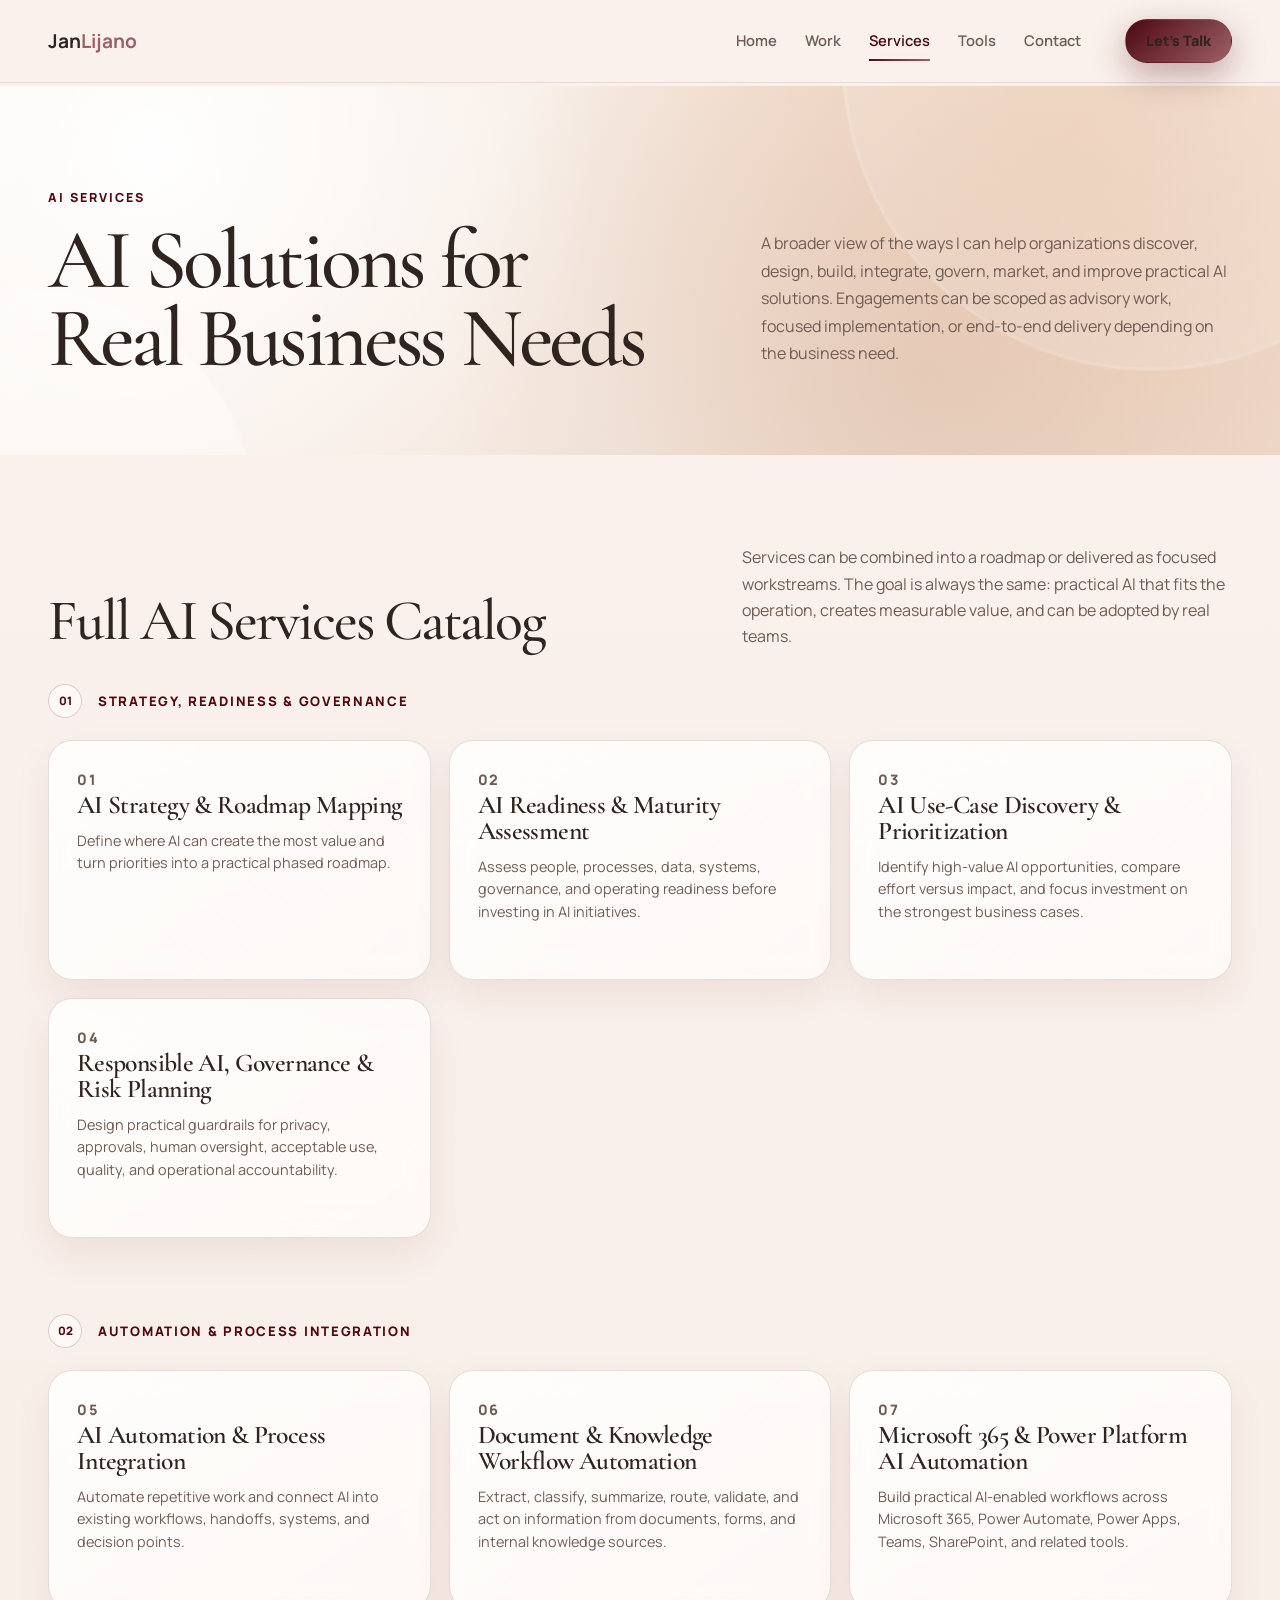
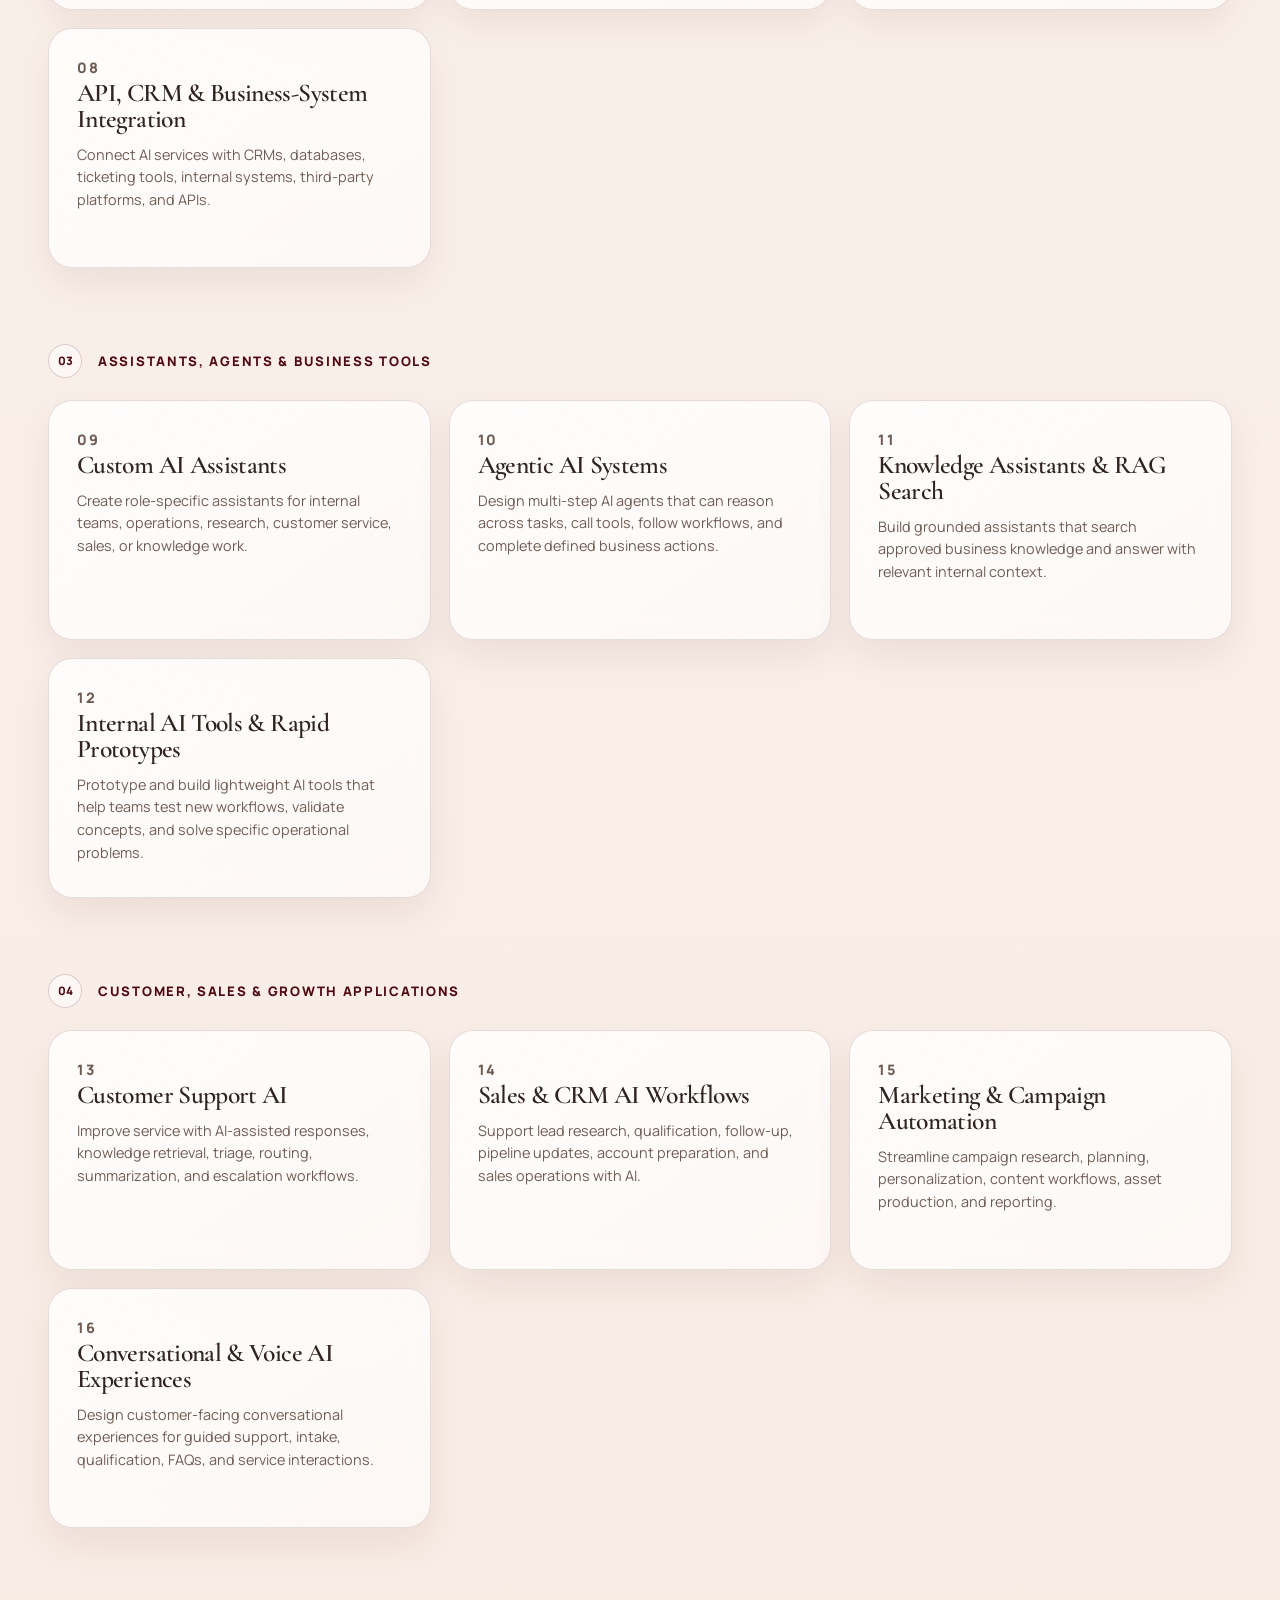
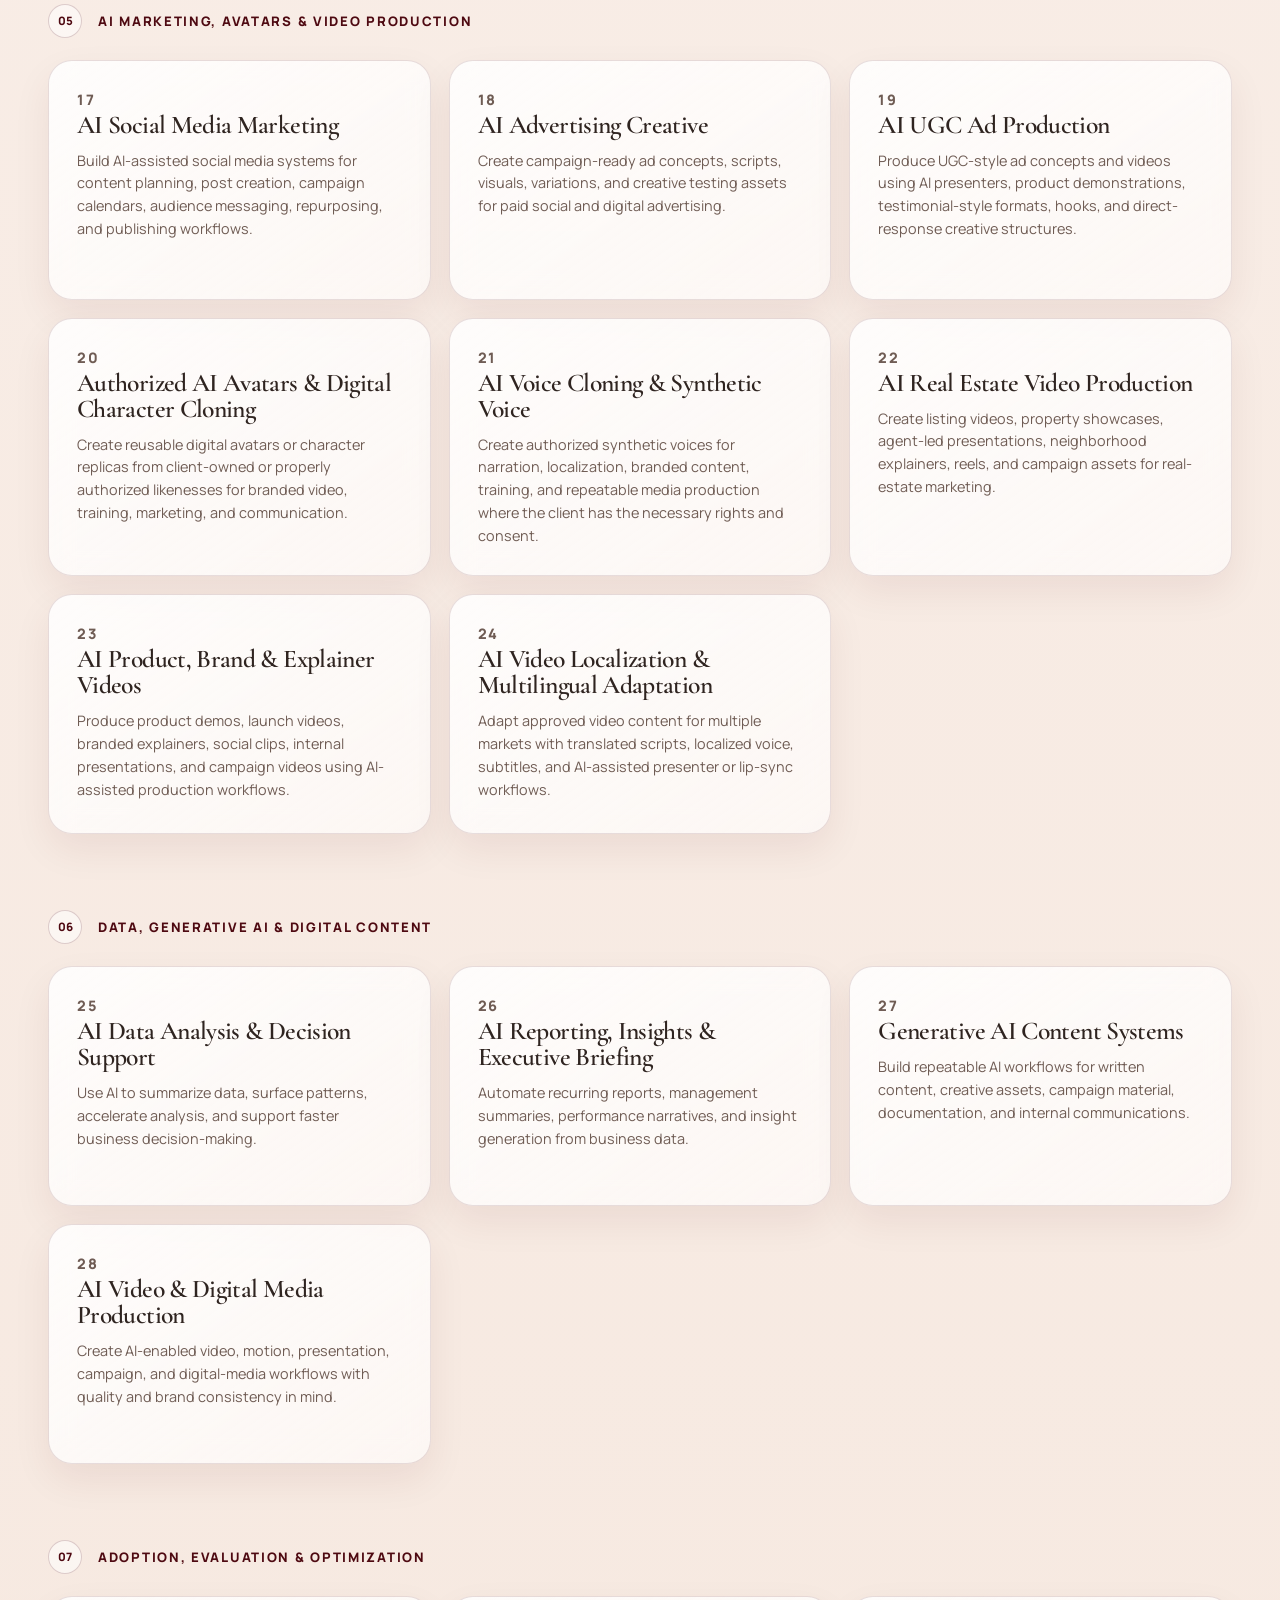
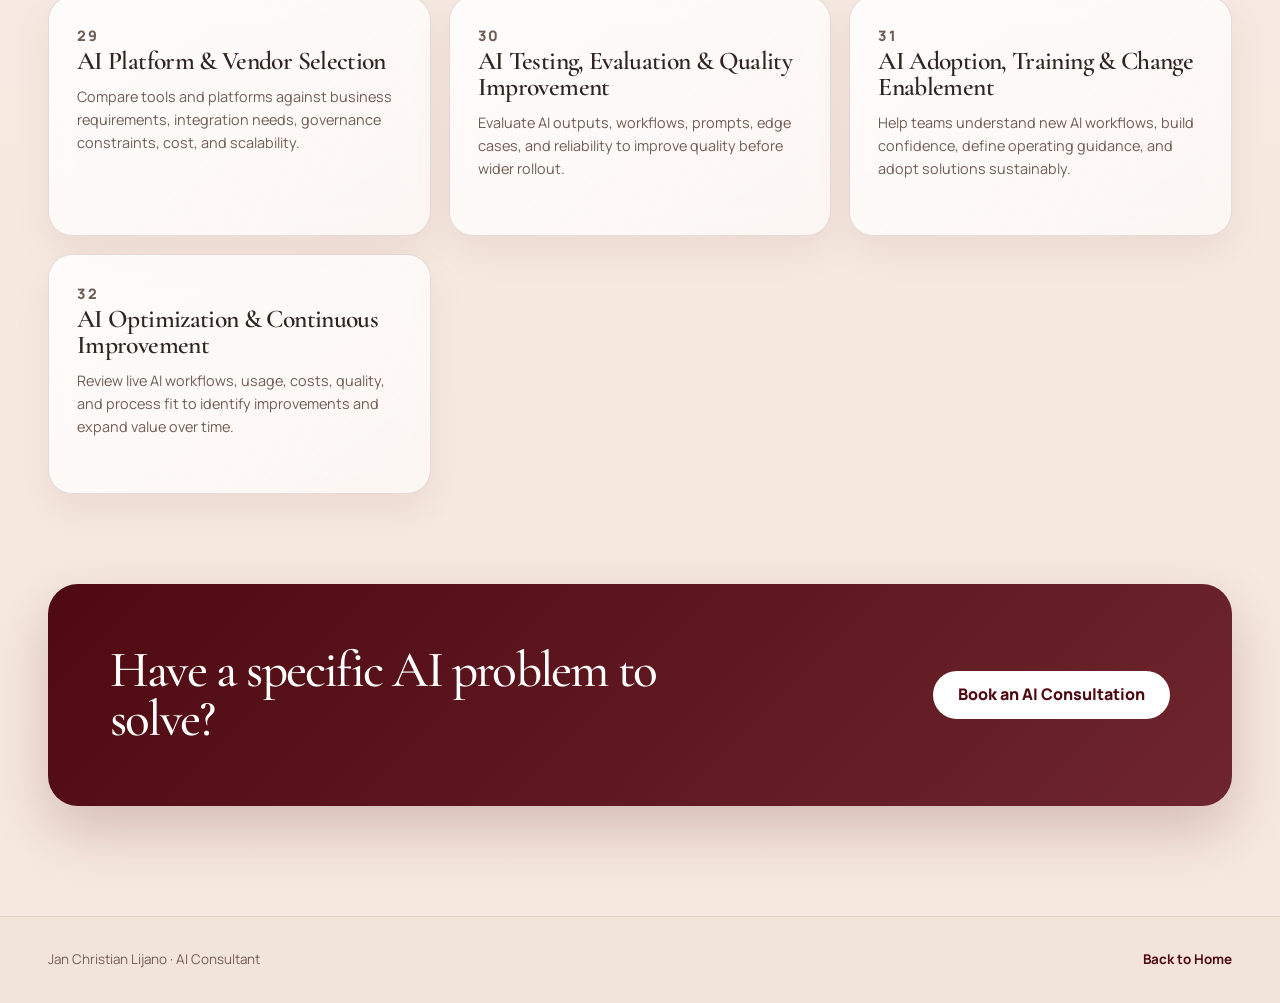
==== commit c32826cd: "Add AI marketing avatar and video services" ====
--- a/services.html
+++ b/services.html
@@ -3,12 +3,12 @@
 <head>
   <meta charset="UTF-8">
   <meta name="viewport" content="width=device-width, initial-scale=1.0">
-  <meta name="description" content="Explore AI consulting services from Jan Christian Lijano, including strategy, automation, AI assistants, agentic systems, data and decision support, generative AI, governance, enablement, and optimization.">
+  <meta name="description" content="Explore AI consulting services from Jan Christian Lijano, including strategy, automation, AI assistants, agentic systems, AI social media marketing, digital avatars, AI video production, advertising creative, UGC ads, data, governance, enablement, and optimization.">
   <meta name="theme-color" content="#4E0911">
   <link rel="canonical" href="https://jansaturday-1.onrender.com/services.html">
   <meta property="og:type" content="website">
   <meta property="og:title" content="AI Services | Jan Christian Lijano">
-  <meta property="og:description" content="A practical catalog of AI services designed around real business needs, from strategy and automation to assistants, agents, governance, and adoption.">
+  <meta property="og:description" content="A practical catalog of AI services designed around real business needs, from strategy and automation to AI marketing, digital avatars, AI video, assistants, agents, governance, and adoption.">
   <title>AI Services | Jan Christian Lijano</title>
   <link rel="preconnect" href="https://fonts.googleapis.com">
   <link rel="preconnect" href="https://fonts.gstatic.com" crossorigin>
@@ -39,7 +39,7 @@
           <p class="services-page-kicker">AI Services</p>
           <h1 class="services-page-title" id="services-page-title">AI Solutions for Real Business Needs</h1>
         </div>
-        <p class="services-page-intro">A broader view of the ways I can help organizations discover, design, build, integrate, govern, and improve practical AI solutions. Engagements can be scoped as advisory work, focused implementation, or end-to-end delivery depending on the business need.</p>
+        <p class="services-page-intro">A broader view of the ways I can help organizations discover, design, build, integrate, govern, market, and improve practical AI solutions. Engagements can be scoped as advisory work, focused implementation, or end-to-end delivery depending on the business need.</p>
       </div>
     </section>
 
@@ -90,23 +90,37 @@
           </div>
         </section>
 
+        <section class="services-category" aria-labelledby="category-marketing-media">
+          <div class="services-category__head"><span>05</span><h3 id="category-marketing-media">AI Marketing, Avatars &amp; Video Production</h3></div>
+          <div class="services-catalog-grid">
+            <article class="services-catalog-card"><p class="services-catalog-card__number">17</p><h4>AI Social Media Marketing</h4><p>Build AI-assisted social media systems for content planning, post creation, campaign calendars, audience messaging, repurposing, and publishing workflows.</p></article>
+            <article class="services-catalog-card"><p class="services-catalog-card__number">18</p><h4>AI Advertising Creative</h4><p>Create campaign-ready ad concepts, scripts, visuals, variations, and creative testing assets for paid social and digital advertising.</p></article>
+            <article class="services-catalog-card"><p class="services-catalog-card__number">19</p><h4>AI UGC Ad Production</h4><p>Produce UGC-style ad concepts and videos using AI presenters, product demonstrations, testimonial-style formats, hooks, and direct-response creative structures.</p></article>
+            <article class="services-catalog-card"><p class="services-catalog-card__number">20</p><h4>Authorized AI Avatars &amp; Digital Character Cloning</h4><p>Create reusable digital avatars or character replicas from client-owned or properly authorized likenesses for branded video, training, marketing, and communication.</p></article>
+            <article class="services-catalog-card"><p class="services-catalog-card__number">21</p><h4>AI Voice Cloning &amp; Synthetic Voice</h4><p>Create authorized synthetic voices for narration, localization, branded content, training, and repeatable media production where the client has the necessary rights and consent.</p></article>
+            <article class="services-catalog-card"><p class="services-catalog-card__number">22</p><h4>AI Real Estate Video Production</h4><p>Create listing videos, property showcases, agent-led presentations, neighborhood explainers, reels, and campaign assets for real-estate marketing.</p></article>
+            <article class="services-catalog-card"><p class="services-catalog-card__number">23</p><h4>AI Product, Brand &amp; Explainer Videos</h4><p>Produce product demos, launch videos, branded explainers, social clips, internal presentations, and campaign videos using AI-assisted production workflows.</p></article>
+            <article class="services-catalog-card"><p class="services-catalog-card__number">24</p><h4>AI Video Localization &amp; Multilingual Adaptation</h4><p>Adapt approved video content for multiple markets with translated scripts, localized voice, subtitles, and AI-assisted presenter or lip-sync workflows.</p></article>
+          </div>
+        </section>
+
         <section class="services-category" aria-labelledby="category-data-media">
-          <div class="services-category__head"><span>05</span><h3 id="category-data-media">Data, Generative AI &amp; Digital Content</h3></div>
+          <div class="services-category__head"><span>06</span><h3 id="category-data-media">Data, Generative AI &amp; Digital Content</h3></div>
           <div class="services-catalog-grid">
-            <article class="services-catalog-card"><p class="services-catalog-card__number">17</p><h4>AI Data Analysis &amp; Decision Support</h4><p>Use AI to summarize data, surface patterns, accelerate analysis, and support faster business decision-making.</p></article>
-            <article class="services-catalog-card"><p class="services-catalog-card__number">18</p><h4>AI Reporting, Insights &amp; Executive Briefing</h4><p>Automate recurring reports, management summaries, performance narratives, and insight generation from business data.</p></article>
-            <article class="services-catalog-card"><p class="services-catalog-card__number">19</p><h4>Generative AI Content Systems</h4><p>Build repeatable AI workflows for written content, creative assets, campaign material, documentation, and internal communications.</p></article>
-            <article class="services-catalog-card"><p class="services-catalog-card__number">20</p><h4>AI Video &amp; Digital Media Production</h4><p>Create AI-enabled video, motion, presentation, campaign, and digital-media workflows with quality and brand consistency in mind.</p></article>
+            <article class="services-catalog-card"><p class="services-catalog-card__number">25</p><h4>AI Data Analysis &amp; Decision Support</h4><p>Use AI to summarize data, surface patterns, accelerate analysis, and support faster business decision-making.</p></article>
+            <article class="services-catalog-card"><p class="services-catalog-card__number">26</p><h4>AI Reporting, Insights &amp; Executive Briefing</h4><p>Automate recurring reports, management summaries, performance narratives, and insight generation from business data.</p></article>
+            <article class="services-catalog-card"><p class="services-catalog-card__number">27</p><h4>Generative AI Content Systems</h4><p>Build repeatable AI workflows for written content, creative assets, campaign material, documentation, and internal communications.</p></article>
+            <article class="services-catalog-card"><p class="services-catalog-card__number">28</p><h4>AI Video &amp; Digital Media Production</h4><p>Create AI-enabled video, motion, presentation, campaign, and digital-media workflows with quality and brand consistency in mind.</p></article>
           </div>
         </section>
 
         <section class="services-category" aria-labelledby="category-enablement">
-          <div class="services-category__head"><span>06</span><h3 id="category-enablement">Adoption, Evaluation &amp; Optimization</h3></div>
+          <div class="services-category__head"><span>07</span><h3 id="category-enablement">Adoption, Evaluation &amp; Optimization</h3></div>
           <div class="services-catalog-grid">
-            <article class="services-catalog-card"><p class="services-catalog-card__number">21</p><h4>AI Platform &amp; Vendor Selection</h4><p>Compare tools and platforms against business requirements, integration needs, governance constraints, cost, and scalability.</p></article>
-            <article class="services-catalog-card"><p class="services-catalog-card__number">22</p><h4>AI Testing, Evaluation &amp; Quality Improvement</h4><p>Evaluate AI outputs, workflows, prompts, edge cases, and reliability to improve quality before wider rollout.</p></article>
-            <article class="services-catalog-card"><p class="services-catalog-card__number">23</p><h4>AI Adoption, Training &amp; Change Enablement</h4><p>Help teams understand new AI workflows, build confidence, define operating guidance, and adopt solutions sustainably.</p></article>
-            <article class="services-catalog-card"><p class="services-catalog-card__number">24</p><h4>AI Optimization &amp; Continuous Improvement</h4><p>Review live AI workflows, usage, costs, quality, and process fit to identify improvements and expand value over time.</p></article>
+            <article class="services-catalog-card"><p class="services-catalog-card__number">29</p><h4>AI Platform &amp; Vendor Selection</h4><p>Compare tools and platforms against business requirements, integration needs, governance constraints, cost, and scalability.</p></article>
+            <article class="services-catalog-card"><p class="services-catalog-card__number">30</p><h4>AI Testing, Evaluation &amp; Quality Improvement</h4><p>Evaluate AI outputs, workflows, prompts, edge cases, and reliability to improve quality before wider rollout.</p></article>
+            <article class="services-catalog-card"><p class="services-catalog-card__number">31</p><h4>AI Adoption, Training &amp; Change Enablement</h4><p>Help teams understand new AI workflows, build confidence, define operating guidance, and adopt solutions sustainably.</p></article>
+            <article class="services-catalog-card"><p class="services-catalog-card__number">32</p><h4>AI Optimization &amp; Continuous Improvement</h4><p>Review live AI workflows, usage, costs, quality, and process fit to identify improvements and expand value over time.</p></article>
           </div>
         </section>
 
